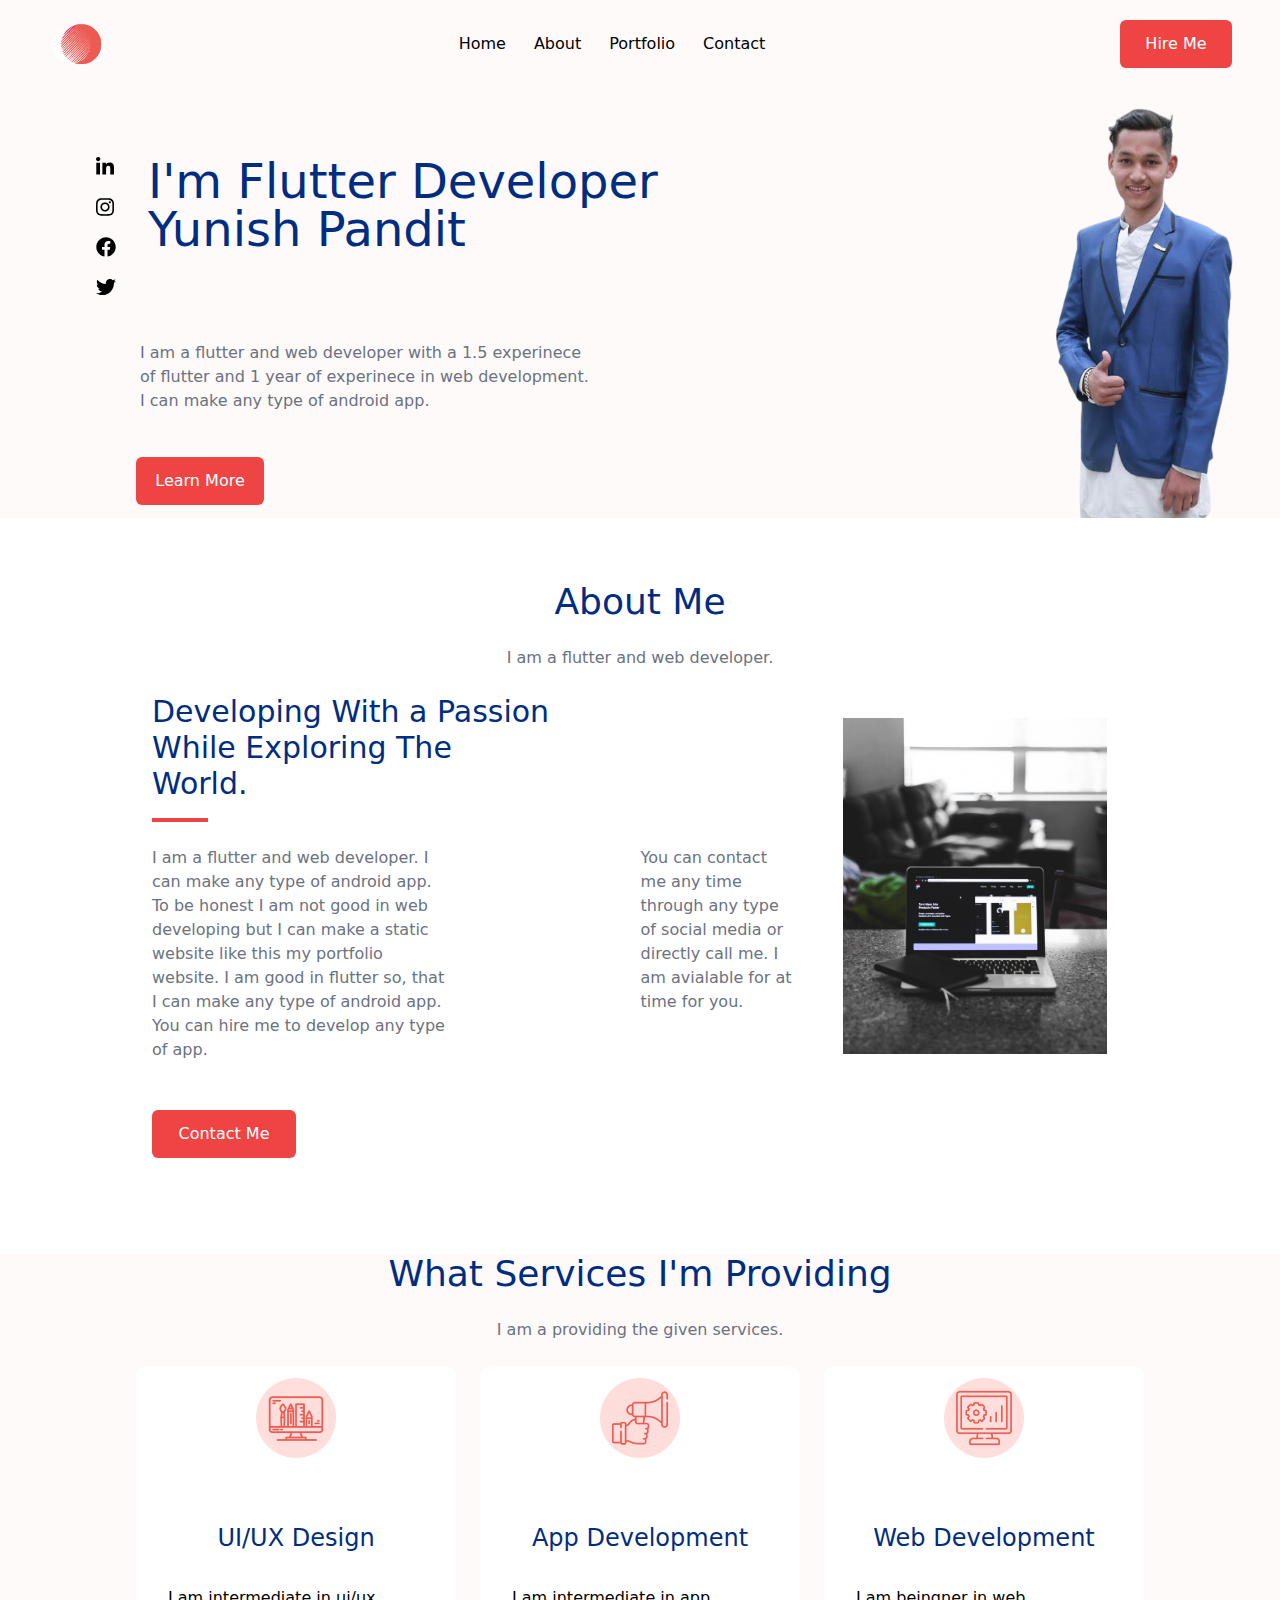
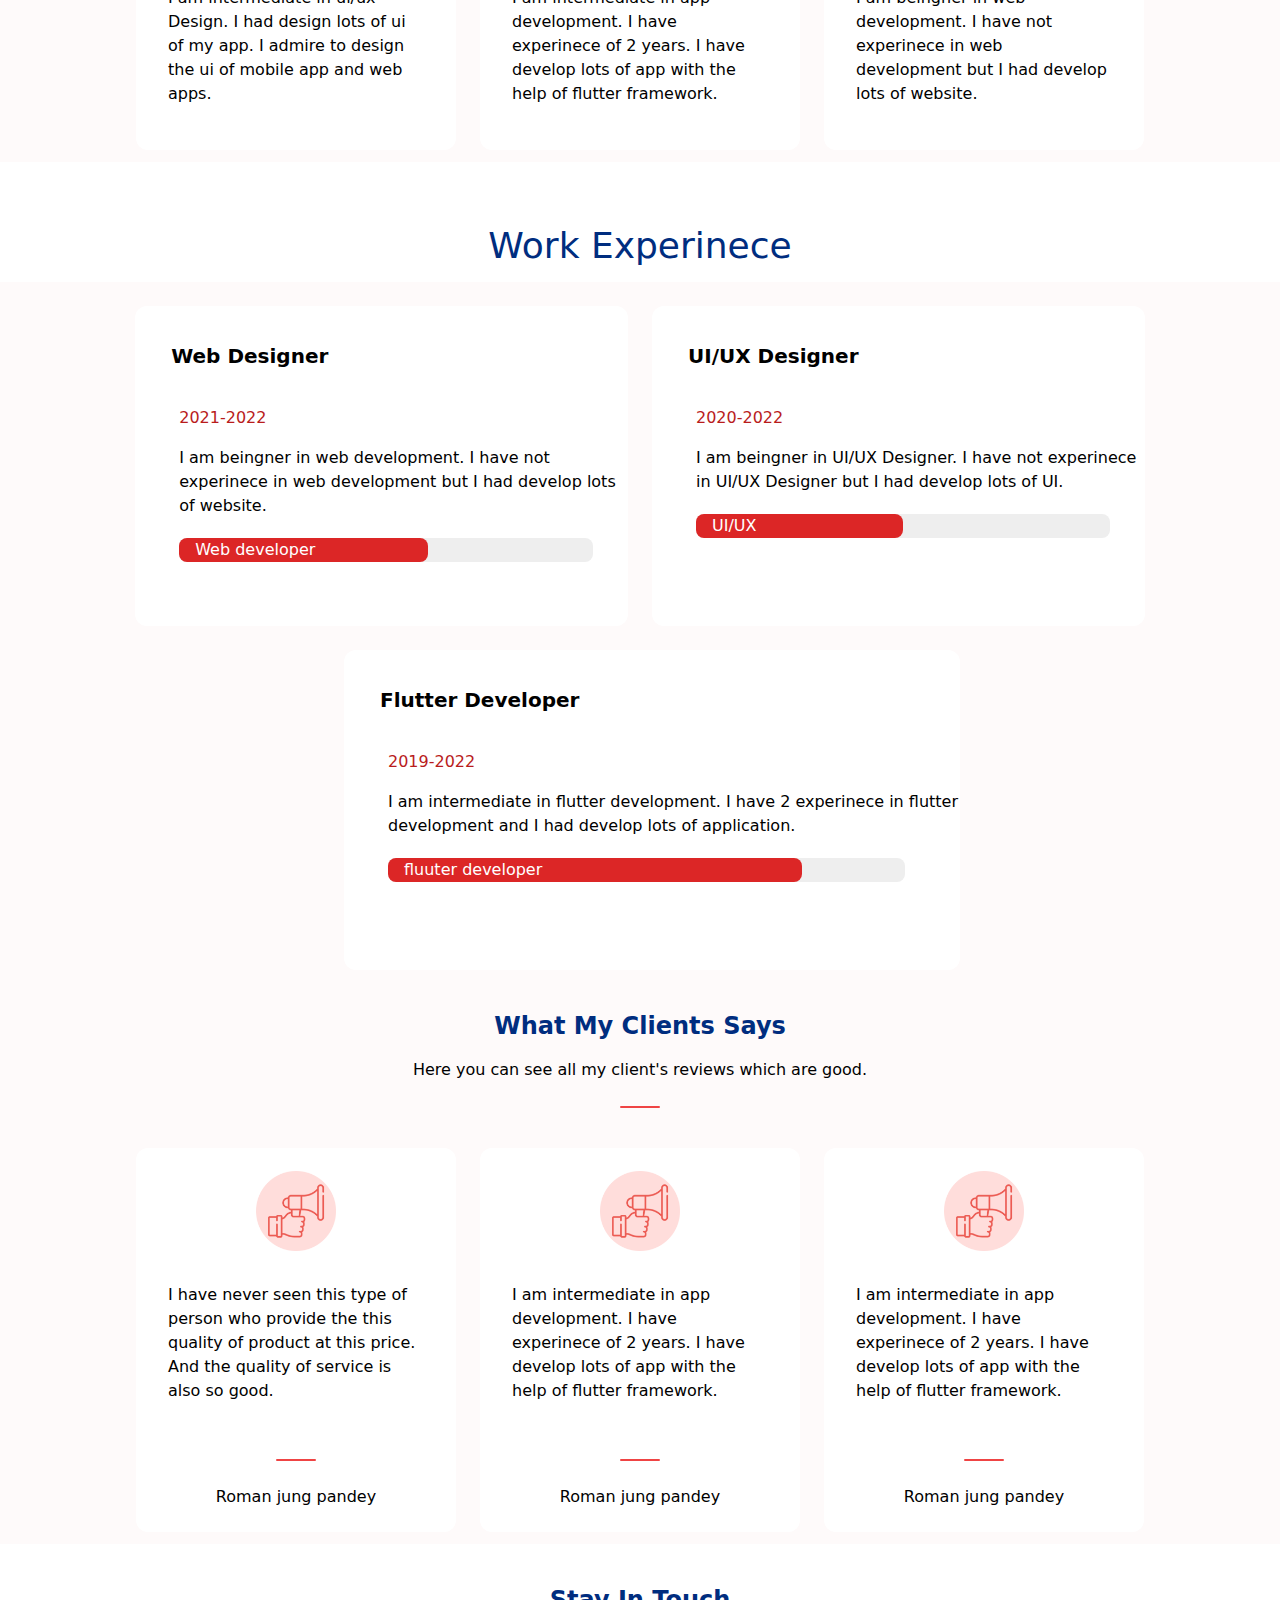
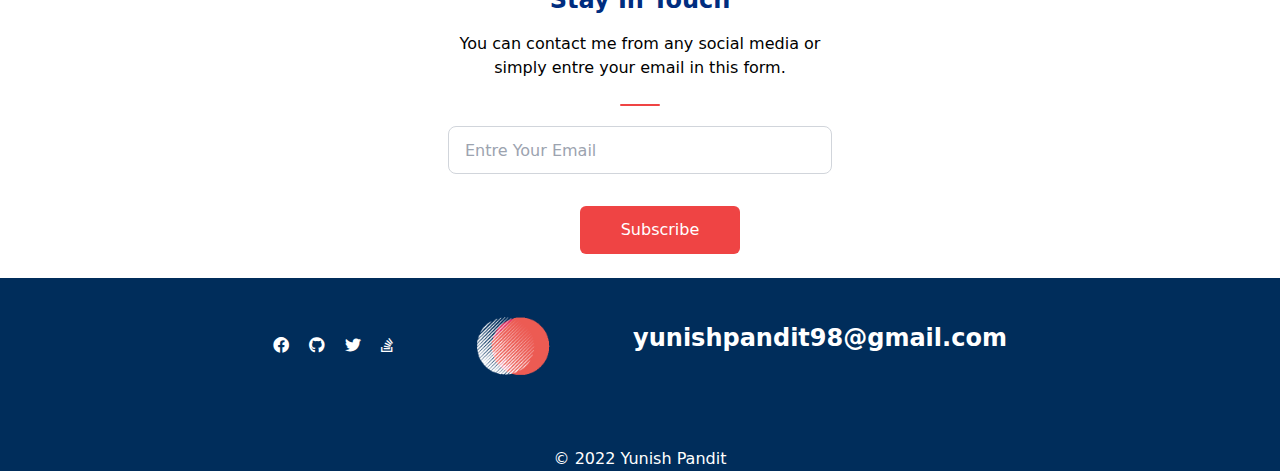
==== index.html @ b42f971a "completed" ====
<!DOCTYPE html>
<html lang="en">

<head>
    <meta charset="UTF-8">
    <meta http-equiv="X-UA-Compatible" content="IE=edge">
    <meta name="viewport" content="width=device-width, initial-scale=1.0">
    <title>Yunish Pandit</title>
    
    <link rel="stylesheet" href="https://cdnjs.cloudflare.com/ajax/libs/font-awesome/6.0.0/css/all.min.css">
    <link rel="icon" type="image/x-icon" href="/assets/favicon.e0e66b06.ico">
    
  <link rel="stylesheet" href="/assets/index.a62bf0d6.css">
</head>
<script>
    function openNav() {
      document.getElementById("mysidenav").style.display="block";
    }
    
    function closeNav() {
      document.getElementById("mysidenav").style.display = "none";
    }
   
    </script>
<body>
    <nav class=" bg-[#fefafa]">
        <div class="nav flex justify-between items-center px-12 py-4">
       <a href="index.html"> <img class="h-14 cursor-pointer" src="/assets/logo-1.e7f4edd7.png" alt=""></a>
        <div class="items hidden md:space-x-7 md:flex">
            <div class="item1 hover:font-bold hover:text-red-500"><a href="index.html">Home</a></div>
            <div class="item2 hover:font-bold hover:text-red-500"><a href="about.html">About</a></div>
            <div class="item3 hover:font-bold hover:text-red-500"><a href="protfolio.html">Portfolio</a></div>
            <div class="item4 hover:font-bold hover:text-red-500"><a href="contact.html">Contact</a></div>
        </div>
      <a href="https://www.facebook.com/yunish.pandit.9">  <button class="hidden bg-red-500 rounded-md md:block w-28 h-12 text-white hover:bg-red-700" onclick="">Hire Me</button></a>
       
        <img onclick="openNav()" class="ham h-5 fill-red-600 md:hidden" src="/assets/bars-solid.3dd13eef.svg" alt="">
    </div>
    <div class="mysidenav hidden h-60 md:hidden " id="mysidenav">
         
        <div class="items flex flex-col items-center justify-center">
         <div class="item1    text-[#818181]  p-2 text-2xl"><a href="index.html">Home</a></div>
         <div class="item2    text-[#818181]  p-2 text-2xl"><a href="about.html">About</a></div>
         <div class="item3    text-[#818181]  p-2 text-2xl"><a href="protfolio.html">Portfolio</a></div>
         <div class="item4    text-[#818181]  p-2 text-2xl"><a href="contact.html">Contact</a></div>
         <a href="javascript:void(0)" class="closebtn text-[#818181]  text-3xl" onclick="closeNav()">&times;</a>
        </div>
     </div>
    <div class="images flex flex-col items-center md:flex md:flex-row md:justify-between ">
        <div class="left mt-14 flex flex-col items-center md:items-start md:ml-24 md:text-start">
            <div class="all flex md:space-x-8">
                <div class="social md:flex md:flex-col hidden space-y-5 ">
                  <a href="https://www.linkedin.com/in/yunish-pandit-82ba30236/">  <img class="h-5 cursor-pointer " src="/assets/linkedin-in-brands.cfdaeaf9.svg" alt=""></a>
                  <a href="">  <img class="h-5 cursor-pointer " src="/assets/instagram-brands.29deb2cf.svg" alt=""></a>
                  <a href="https://www.facebook.com/yunish.pandit.9">  <img class="h-5 cursor-pointer " src="/assets/facebook-brands.eef9d9f5.svg" alt=""></a>
                  <a href="https://twitter.com/YunishPandit">  <img class="h-5 cursor-pointer " src="/assets/twitter-brands.ace0e25d.svg" alt=""></a>
                </div>
                <div class="name text-center md:text-start">
                    <p class="text-[#002d7f] font-medium text-3xl md:text-5xl">I'm Flutter Developer</p>
                    <p class="text-[#002d7f] font-medium text-3xl md:text-5xl">Yunish Pandit</p>
                </div>
            </div>
            <p class="p-11 text-gray-500 text-center md:w-[60%] md:text-start">I am a flutter and web developer with a
                1.5 experinece of flutter and 1 year of experinece in web
                development. I can make any type of android app.</p>
           <a href="about.html"> <button class="bg-red-500 rounded-md  w-32 h-12 text-white md:ml-10 hover:bg-red-700">Learn More</button></a>
        </div>
        <div class="right h-full">
            <img class="h-full" src="/assets/0-removebg-preview.56715c36.png" alt="">
        </div>
    </div>
    </nav>
  
    <div class="container bg-[#fefafa] ">
     
    </div>
    <p class="text-[#002d7f] font-medium text-3xl md:text-4xl mt-16 text-center">About Me</p>
    <p class="p-6 text-gray-500 text-center  ">I am a flutter and web developer.</p>

    <div class="flutter md:flex md:pl-32">
        <div class="dev md:w-[60%]">

            <p class="text-[#002d7f] font-medium text-2xl md:text-3xl px-6 md:w-[65%]">Developing With a Passion While
                Exploring The
                World.
            </p>
            <div class="line1  h-1 w-14 mx-6  mt-4  bg-red-500"></div>
            <div class="container md:flex">
                <div class="left">

                    <p class="p-6 text-gray-500 md:w-[70%]">I am a flutter and web developer. I can make any type of
                        android app. To be honest I am not good in web
                        developing but I can make a static website like this my portfolio website. I am good in flutter
                        so, that I
                        can make any type of android app. You can hire me to develop any type of app. </p>
                   <a href="https://www.facebook.com/yunish.pandit.9"> <button class="bg-red-500 rounded-md  w-36 h-12 text-white  ml-6 mt-6 hover:bg-red-700">Contact Me</button></a>
                </div>
                <div class="right">
                    <p class="p-6 text-gray-500">You can contact me any time through any type of social media or
                        directly call me. I am avialable for at time for you. </p>
                </div>
            </div>
        </div>
        <div class="about">

            <img src="/assets/section-1-bg1.1e04771c.jpg" class="h-96 p-6 rounded-md " alt="">
        </div>
    </div>
    <div class="service">
        <div class="about mt-24 bg-[#fefafa]">
            <p class="text-[#002d7f] font-medium text-3xl md:text-4xl mt-16 text-center">What Services I'm Providing</p>
            <p class="p-6 text-gray-500 text-center  ">I am a providing the given services.</p>
            <div class="cont md:flex md:space-x-6 px-6 space-y-6 md:space-y-0 pb-3
       md:justify-center">
                <div
                    class="container bg-white h-96 rounded-xl  flex flex-col justify-center border-x-slate-400 md:w-80  items-center">
                    <img class="h-20" src="/assets/computer.c3921c2d.png" alt="">
                    <p class="text-[#002d7f] font-medium text-3xl md:text-2xl mt-16 text-center">UI/UX Design</p>
                    <p class="p-8">I am intermediate in ui/ux Design. I had design lots of ui of my app. I admire to
                        design the ui of mobile app and web apps. </p>
                </div>
                <div
                    class="container bg-white h-96 rounded-xl  flex flex-col justify-center border-x-slate-400 md:w-80  items-center">
                    <img class="h-20" src="/assets/ads-150x150.fc04cac2.png" alt="">
                    <p class="text-[#002d7f] font-medium text-3xl md:text-2xl mt-16 text-center">App Development</p>
                    <p class="p-8">I am intermediate in app development. I have experinece of 2 years. I have develop
                        lots of app with the help of flutter framework. </p>
                </div>
                <div
                    class="container bg-white h-96 rounded-xl  flex flex-col justify-center border-x-slate-400 md:w-80 items-center">
                    <img class="h-20" src="/assets/settings.eb5195af.png" alt="">
                    <p class="text-[#002d7f] font-medium text-3xl md:text-2xl mt-16 text-center">Web Development</p>
                    <p class="p-8">I am beingner in web development. I have not experinece in web development but I had
                        develop lots of website.</p>
                </div>
            </div>
        </div>
    </div>
    <p class="text-[#002d7f] font-medium text-3xl md:text-4xl mt-16 text-center mb-4">Work Experinece</p>
    <div class="exp  bg-[#fefafa]   md:space-x-6 px-6 space-y-6 flex flex-col md:justify-center md:items-center">
        <div class="one md:flex mt-6 md:space-x-6 md:justify-center space-y-6 md:space-y-0">
            <div class="container  bg-white h-80 rounded-xl  border-x-slate-400 md:w-[40%] ">

                <p class="p-9 text-xl font-semibold">Web Designer</p>
                <p class="px-11  pb-4 text-red-700">2021-2022</p>
                <p class="pl-11">I am beingner in web development. I have not experinece in web development but I had
                    develop lots of website.</p>
                <div class="slide bg-[#eeeeee] rounded-lg w-[84%] h-6 ml-11 mt-5">
                    <div class="subcont bg-red-600 w-[60%] rounded-lg">
                        <p class="text-white px-4">Web developer</p>
                    </div>
                </div>
            </div>
            <div class="container  bg-white h-80 rounded-xl  border-x-slate-400 md:w-[40%] ">

                <p class="p-9 text-xl font-semibold">UI/UX Designer</p>
                <p class="px-11  pb-4 text-red-700">2020-2022</p>
                <p class="pl-11">I am beingner in UI/UX Designer. I have not experinece in UI/UX Designer but I had
                    develop lots of UI.</p>
                <div class="slide bg-[#eeeeee] rounded-lg w-[84%] h-6 ml-11 mt-5">
                    <div class="subcont bg-red-600 w-[50%] rounded-lg">
                        <p class="text-white px-4">UI/UX</p>
                    </div>
                </div>
            </div>
        </div>
        <div class="container  bg-white h-80 rounded-xl  border-x-slate-400 md:w-[50%] ">

            <p class="p-9 text-xl font-semibold">Flutter Developer</p>
            <p class="px-11  pb-4 text-red-700">2019-2022</p>
            <p class="pl-11">I am intermediate in flutter development. I have 2 experinece in flutter development and I
                had develop lots of application.</p>
            <div class="slide bg-[#eeeeee] rounded-lg w-[84%] h-6 ml-11 mt-5">
                <div class="subcont bg-red-600 w-[80%] rounded-lg">
                    <p class="text-white px-4">fluuter developer</p>
                </div>
            </div>
        </div>

    </div>
    <div class="review bg-[#fefafa] flex flex-col items-center">
        <p class="text-[#002d7f] font-semibold text-2xl pt-10">What My Clients Says</p>
        <p class="w-[70%] text-center pt-4">Here you can see all my client's reviews which are good.</p>
        <div class="point w-10 h-[0.13rem]  bg-red-500 rounded-sm mt-6">

        </div>
        <div class="containers md:flex md:space-x-6 px-6 space-y-6 md:space-y-0 pb-3
         md:justify-center pt-10">
            <div
                class="container bg-white h-96 rounded-xl  flex flex-col justify-center border-x-slate-400 md:w-80  items-center">
                <img class="h-20" src="/assets/ads-150x150.fc04cac2.png" alt="">

                <p class="p-8">I have never seen this type of person who provide the this quality of product at this price. And the quality of service is also so good. </p>
                <div class="point w-10 h-[0.13rem]  bg-red-500 rounded-sm mt-6">

                </div>
                <p class="mt-6">Roman jung pandey</p>
            </div>
            <div
                class="container bg-white h-96 rounded-xl  flex flex-col justify-center border-x-slate-400 md:w-80  items-center">
                <img class="h-20" src="/assets/ads-150x150.fc04cac2.png" alt="">

                <p class="p-8">I am intermediate in app development. I have experinece of 2 years. I have develop
                    lots of app with the help of flutter framework. </p>
                <div class="point w-10 h-[0.13rem]  bg-red-500 rounded-sm mt-6">

                </div>
                <p class="mt-6">Roman jung pandey</p>
            </div>
            <div
                class="container bg-white h-96 rounded-xl  flex flex-col justify-center border-x-slate-400 md:w-80  items-center">
                <img class="h-20" src="/assets/ads-150x150.fc04cac2.png" alt="">

                <p class="p-8">I am intermediate in app development. I have experinece of 2 years. I have develop
                    lots of app with the help of flutter framework. </p>
                <div class="point w-10 h-[0.13rem]  bg-red-500 rounded-sm mt-6">

                </div>
                <p class="mt-6">Roman jung pandey</p>
            </div>
        </div>
    </div>
    <div class="satyintouch flex flex-col items-center">
        <p class="text-[#002d7f] font-semibold text-2xl pt-10">Stay In Touch</p>
        <p class="w-96 text-center pt-4 ">You can contact me from any social media or simply entre your email in this
            form.</p>
        <div class="point w-10 h-[0.13rem]  bg-red-500 rounded-sm mt-6">

        </div>
        <input class="border border-gray-300 rounded-lg px-4 h-12 my-2 w-96 mt-5" type="text"
            placeholder="Entre Your Email">
        <button class="bg-red-500 rounded-md  w-40 h-12 text-white md:ml-10 mt-6 hover:bg-red-700">Subscribe</button>
    </div>
    <div class="footer bg-[#002d5b] flex flex-col justify-center items-center mt-6">
        <div class="items md:flex md:space-x-20  items-center">
            <div class="social flex  justify-center pt-7 space-x-5">
              <a href="https://www.facebook.com/yunish.pandit.9">  <i class="fa-brands fa-facebook text-white cursor-pointer hover:text-red-500"></i></a>
             <a href="https://github.com/pandityunish">   <i class="fa-brands fa-github text-white cursor-pointer hover:text-red-500"></i></a>
             <a href="https://twitter.com/YunishPandit">   <i class="fa-brands fa-twitter text-white cursor-pointer hover:text-red-500"></i></a>
             <a href="">   <i class="fa-brands fa-stack-overflow text-white cursor-pointer hover:text-red-500"></i></a>

            </div>
            <div class="logo pt-7 flex  justify-center">
              <a href="index.html"> <img class="h-20 " src="/assets/logo-1.e7f4edd7.png" alt=""></a>
            </div>
            <p class="text-white font-semibold text-2xl pt-3">yunishpandit98@gmail.com</p>
        </div>
        <hr class="pt-10 pb-5">
        <p class="text-white">© 2022 Yunish Pandit</p>
    </div>
</body>

</html>
---- assets/index.a62bf0d6.css ----
*,:before,:after{box-sizing:border-box;border-width:0;border-style:solid;border-color:#e5e7eb}:before,:after{--tw-content: ""}html{line-height:1.5;-webkit-text-size-adjust:100%;-moz-tab-size:4;-o-tab-size:4;tab-size:4;font-family:ui-sans-serif,system-ui,-apple-system,BlinkMacSystemFont,Segoe UI,Roboto,Helvetica Neue,Arial,Noto Sans,sans-serif,"Apple Color Emoji","Segoe UI Emoji",Segoe UI Symbol,"Noto Color Emoji"}body{margin:0;line-height:inherit}hr{height:0;color:inherit;border-top-width:1px}abbr:where([title]){-webkit-text-decoration:underline dotted;text-decoration:underline dotted}h1,h2,h3,h4,h5,h6{font-size:inherit;font-weight:inherit}a{color:inherit;text-decoration:inherit}b,strong{font-weight:bolder}code,kbd,samp,pre{font-family:ui-monospace,SFMono-Regular,Menlo,Monaco,Consolas,Liberation Mono,Courier New,monospace;font-size:1em}small{font-size:80%}sub,sup{font-size:75%;line-height:0;position:relative;vertical-align:baseline}sub{bottom:-.25em}sup{top:-.5em}table{text-indent:0;border-color:inherit;border-collapse:collapse}button,input,optgroup,select,textarea{font-family:inherit;font-size:100%;font-weight:inherit;line-height:inherit;color:inherit;margin:0;padding:0}button,select{text-transform:none}button,[type=button],[type=reset],[type=submit]{-webkit-appearance:button;background-color:transparent;background-image:none}:-moz-focusring{outline:auto}:-moz-ui-invalid{box-shadow:none}progress{vertical-align:baseline}::-webkit-inner-spin-button,::-webkit-outer-spin-button{height:auto}[type=search]{-webkit-appearance:textfield;outline-offset:-2px}::-webkit-search-decoration{-webkit-appearance:none}::-webkit-file-upload-button{-webkit-appearance:button;font:inherit}summary{display:list-item}blockquote,dl,dd,h1,h2,h3,h4,h5,h6,hr,figure,p,pre{margin:0}fieldset{margin:0;padding:0}legend{padding:0}ol,ul,menu{list-style:none;margin:0;padding:0}textarea{resize:vertical}input::-moz-placeholder,textarea::-moz-placeholder{opacity:1;color:#9ca3af}input:-ms-input-placeholder,textarea:-ms-input-placeholder{opacity:1;color:#9ca3af}input::placeholder,textarea::placeholder{opacity:1;color:#9ca3af}button,[role=button]{cursor:pointer}:disabled{cursor:default}img,svg,video,canvas,audio,iframe,embed,object{display:block;vertical-align:middle}img,video{max-width:100%;height:auto}*,:before,:after{--tw-border-spacing-x: 0;--tw-border-spacing-y: 0;--tw-translate-x: 0;--tw-translate-y: 0;--tw-rotate: 0;--tw-skew-x: 0;--tw-skew-y: 0;--tw-scale-x: 1;--tw-scale-y: 1;--tw-pan-x: ;--tw-pan-y: ;--tw-pinch-zoom: ;--tw-scroll-snap-strictness: proximity;--tw-ordinal: ;--tw-slashed-zero: ;--tw-numeric-figure: ;--tw-numeric-spacing: ;--tw-numeric-fraction: ;--tw-ring-inset: ;--tw-ring-offset-width: 0px;--tw-ring-offset-color: #fff;--tw-ring-color: rgb(59 130 246 / .5);--tw-ring-offset-shadow: 0 0 #0000;--tw-ring-shadow: 0 0 #0000;--tw-shadow: 0 0 #0000;--tw-shadow-colored: 0 0 #0000;--tw-blur: ;--tw-brightness: ;--tw-contrast: ;--tw-grayscale: ;--tw-hue-rotate: ;--tw-invert: ;--tw-saturate: ;--tw-sepia: ;--tw-drop-shadow: ;--tw-backdrop-blur: ;--tw-backdrop-brightness: ;--tw-backdrop-contrast: ;--tw-backdrop-grayscale: ;--tw-backdrop-hue-rotate: ;--tw-backdrop-invert: ;--tw-backdrop-opacity: ;--tw-backdrop-saturate: ;--tw-backdrop-sepia: }::-webkit-backdrop{--tw-border-spacing-x: 0;--tw-border-spacing-y: 0;--tw-translate-x: 0;--tw-translate-y: 0;--tw-rotate: 0;--tw-skew-x: 0;--tw-skew-y: 0;--tw-scale-x: 1;--tw-scale-y: 1;--tw-pan-x: ;--tw-pan-y: ;--tw-pinch-zoom: ;--tw-scroll-snap-strictness: proximity;--tw-ordinal: ;--tw-slashed-zero: ;--tw-numeric-figure: ;--tw-numeric-spacing: ;--tw-numeric-fraction: ;--tw-ring-inset: ;--tw-ring-offset-width: 0px;--tw-ring-offset-color: #fff;--tw-ring-color: rgb(59 130 246 / .5);--tw-ring-offset-shadow: 0 0 #0000;--tw-ring-shadow: 0 0 #0000;--tw-shadow: 0 0 #0000;--tw-shadow-colored: 0 0 #0000;--tw-blur: ;--tw-brightness: ;--tw-contrast: ;--tw-grayscale: ;--tw-hue-rotate: ;--tw-invert: ;--tw-saturate: ;--tw-sepia: ;--tw-drop-shadow: ;--tw-backdrop-blur: ;--tw-backdrop-brightness: ;--tw-backdrop-contrast: ;--tw-backdrop-grayscale: ;--tw-backdrop-hue-rotate: ;--tw-backdrop-invert: ;--tw-backdrop-opacity: ;--tw-backdrop-saturate: ;--tw-backdrop-sepia: }::backdrop{--tw-border-spacing-x: 0;--tw-border-spacing-y: 0;--tw-translate-x: 0;--tw-translate-y: 0;--tw-rotate: 0;--tw-skew-x: 0;--tw-skew-y: 0;--tw-scale-x: 1;--tw-scale-y: 1;--tw-pan-x: ;--tw-pan-y: ;--tw-pinch-zoom: ;--tw-scroll-snap-strictness: proximity;--tw-ordinal: ;--tw-slashed-zero: ;--tw-numeric-figure: ;--tw-numeric-spacing: ;--tw-numeric-fraction: ;--tw-ring-inset: ;--tw-ring-offset-width: 0px;--tw-ring-offset-color: #fff;--tw-ring-color: rgb(59 130 246 / .5);--tw-ring-offset-shadow: 0 0 #0000;--tw-ring-shadow: 0 0 #0000;--tw-shadow: 0 0 #0000;--tw-shadow-colored: 0 0 #0000;--tw-blur: ;--tw-brightness: ;--tw-contrast: ;--tw-grayscale: ;--tw-hue-rotate: ;--tw-invert: ;--tw-saturate: ;--tw-sepia: ;--tw-drop-shadow: ;--tw-backdrop-blur: ;--tw-backdrop-brightness: ;--tw-backdrop-contrast: ;--tw-backdrop-grayscale: ;--tw-backdrop-hue-rotate: ;--tw-backdrop-invert: ;--tw-backdrop-opacity: ;--tw-backdrop-saturate: ;--tw-backdrop-sepia: }.container{width:100%}@media (min-width: 640px){.container{max-width:640px}}@media (min-width: 768px){.container{max-width:768px}}@media (min-width: 1024px){.container{max-width:1024px}}@media (min-width: 1280px){.container{max-width:1280px}}@media (min-width: 1536px){.container{max-width:1536px}}.static{position:static}.relative{position:relative}.top-6{top:1.5rem}.right-5{right:1.25rem}.my-2{margin-top:.5rem;margin-bottom:.5rem}.mx-6{margin-left:1.5rem;margin-right:1.5rem}.mt-6{margin-top:1.5rem}.mt-14{margin-top:3.5rem}.mt-16{margin-top:4rem}.ml-5{margin-left:1.25rem}.mt-5{margin-top:1.25rem}.mt-7{margin-top:1.75rem}.mt-4{margin-top:1rem}.mb-11{margin-bottom:2.75rem}.mt-9{margin-top:2.25rem}.mb-4{margin-bottom:1rem}.mt-1{margin-top:.25rem}.ml-6{margin-left:1.5rem}.mt-24{margin-top:6rem}.ml-11{margin-left:2.75rem}.mb-10{margin-bottom:2.5rem}.mt-10{margin-top:2.5rem}.block{display:block}.flex{display:flex}.hidden{display:none}.h-14{height:3.5rem}.h-12{height:3rem}.h-5{height:1.25rem}.h-60{height:15rem}.h-\[0\.13rem\]{height:.13rem}.h-\[26rem\]{height:26rem}.h-96{height:24rem}.h-20{height:5rem}.h-44{height:11rem}.h-full{height:100%}.h-1{height:.25rem}.h-80{height:20rem}.h-6{height:1.5rem}.w-28{width:7rem}.w-14{width:3.5rem}.w-64{width:16rem}.w-\[70\%\]{width:70%}.w-10{width:2.5rem}.w-96{width:24rem}.w-40{width:10rem}.w-20{width:5rem}.w-\[85\%\]{width:85%}.w-52{width:13rem}.w-32{width:8rem}.w-36{width:9rem}.w-\[84\%\]{width:84%}.w-\[60\%\]{width:60%}.w-\[50\%\]{width:50%}.w-\[80\%\]{width:80%}.cursor-pointer{cursor:pointer}.flex-col{flex-direction:column}.items-center{align-items:center}.justify-start{justify-content:flex-start}.justify-center{justify-content:center}.justify-between{justify-content:space-between}.space-x-5>:not([hidden])~:not([hidden]){--tw-space-x-reverse: 0;margin-right:calc(1.25rem * var(--tw-space-x-reverse));margin-left:calc(1.25rem * calc(1 - var(--tw-space-x-reverse)))}.space-y-6>:not([hidden])~:not([hidden]){--tw-space-y-reverse: 0;margin-top:calc(1.5rem * calc(1 - var(--tw-space-y-reverse)));margin-bottom:calc(1.5rem * var(--tw-space-y-reverse))}.space-y-5>:not([hidden])~:not([hidden]){--tw-space-y-reverse: 0;margin-top:calc(1.25rem * calc(1 - var(--tw-space-y-reverse)));margin-bottom:calc(1.25rem * var(--tw-space-y-reverse))}.rounded-md{border-radius:.375rem}.rounded-sm{border-radius:.125rem}.rounded-lg{border-radius:.5rem}.rounded-xl{border-radius:.75rem}.border{border-width:1px}.border-gray-300{--tw-border-opacity: 1;border-color:rgb(209 213 219 / var(--tw-border-opacity))}.border-x-slate-400{--tw-border-opacity: 1;border-left-color:rgb(148 163 184 / var(--tw-border-opacity));border-right-color:rgb(148 163 184 / var(--tw-border-opacity))}.bg-\[\#fefafa\]{--tw-bg-opacity: 1;background-color:rgb(254 250 250 / var(--tw-bg-opacity))}.bg-red-500{--tw-bg-opacity: 1;background-color:rgb(239 68 68 / var(--tw-bg-opacity))}.bg-red-600{--tw-bg-opacity: 1;background-color:rgb(220 38 38 / var(--tw-bg-opacity))}.bg-white{--tw-bg-opacity: 1;background-color:rgb(255 255 255 / var(--tw-bg-opacity))}.bg-\[\#002d5b\]{--tw-bg-opacity: 1;background-color:rgb(0 45 91 / var(--tw-bg-opacity))}.bg-\[\#eeeeee\]{--tw-bg-opacity: 1;background-color:rgb(238 238 238 / var(--tw-bg-opacity))}.fill-red-600{fill:#dc2626}.p-2{padding:.5rem}.p-5{padding:1.25rem}.p-7{padding:1.75rem}.p-8{padding:2rem}.p-11{padding:2.75rem}.p-6{padding:1.5rem}.p-9{padding:2.25rem}.px-8{padding-left:2rem;padding-right:2rem}.py-4{padding-top:1rem;padding-bottom:1rem}.px-5{padding-left:1.25rem;padding-right:1.25rem}.px-6{padding-left:1.5rem;padding-right:1.5rem}.px-4{padding-left:1rem;padding-right:1rem}.px-12{padding-left:3rem;padding-right:3rem}.px-11{padding-left:2.75rem;padding-right:2.75rem}.pb-16{padding-bottom:4rem}.pt-3{padding-top:.75rem}.pl-6{padding-left:1.5rem}.pt-10{padding-top:2.5rem}.pt-4{padding-top:1rem}.pb-3{padding-bottom:.75rem}.pt-7{padding-top:1.75rem}.pb-5{padding-bottom:1.25rem}.pb-28{padding-bottom:7rem}.pt-5{padding-top:1.25rem}.pb-4{padding-bottom:1rem}.pl-11{padding-left:2.75rem}.pt-16{padding-top:4rem}.text-center{text-align:center}.text-start{text-align:start}.text-2xl{font-size:1.5rem;line-height:2rem}.text-3xl{font-size:1.875rem;line-height:2.25rem}.text-xl{font-size:1.25rem;line-height:1.75rem}.text-4xl{font-size:2.25rem;line-height:2.5rem}.text-lg{font-size:1.125rem;line-height:1.75rem}.font-medium{font-weight:500}.font-semibold{font-weight:600}.text-white{--tw-text-opacity: 1;color:rgb(255 255 255 / var(--tw-text-opacity))}.text-\[\#818181\]{--tw-text-opacity: 1;color:rgb(129 129 129 / var(--tw-text-opacity))}.text-\[\#002d7f\]{--tw-text-opacity: 1;color:rgb(0 45 127 / var(--tw-text-opacity))}.text-red-600{--tw-text-opacity: 1;color:rgb(220 38 38 / var(--tw-text-opacity))}.text-gray-500{--tw-text-opacity: 1;color:rgb(107 114 128 / var(--tw-text-opacity))}.text-red-700{--tw-text-opacity: 1;color:rgb(185 28 28 / var(--tw-text-opacity))}.shadow-lg{--tw-shadow: 0 10px 15px -3px rgb(0 0 0 / .1), 0 4px 6px -4px rgb(0 0 0 / .1);--tw-shadow-colored: 0 10px 15px -3px var(--tw-shadow-color), 0 4px 6px -4px var(--tw-shadow-color);box-shadow:var(--tw-ring-offset-shadow, 0 0 #0000),var(--tw-ring-shadow, 0 0 #0000),var(--tw-shadow)}.hover\:bg-red-700:hover{--tw-bg-opacity: 1;background-color:rgb(185 28 28 / var(--tw-bg-opacity))}.hover\:font-bold:hover{font-weight:700}.hover\:text-red-500:hover{--tw-text-opacity: 1;color:rgb(239 68 68 / var(--tw-text-opacity))}@media (min-width: 768px){.md\:ml-10{margin-left:2.5rem}.md\:mt-14{margin-top:3.5rem}.md\:ml-24{margin-left:6rem}.md\:block{display:block}.md\:flex{display:flex}.md\:hidden{display:none}.md\:w-80{width:20rem}.md\:w-\[50\%\]{width:50%}.md\:w-\[30\%\]{width:30%}.md\:w-\[60\%\]{width:60%}.md\:w-\[65\%\]{width:65%}.md\:w-\[70\%\]{width:70%}.md\:w-\[40\%\]{width:40%}.md\:flex-row{flex-direction:row}.md\:flex-col{flex-direction:column}.md\:items-start{align-items:flex-start}.md\:items-center{align-items:center}.md\:justify-center{justify-content:center}.md\:justify-between{justify-content:space-between}.md\:space-x-7>:not([hidden])~:not([hidden]){--tw-space-x-reverse: 0;margin-right:calc(1.75rem * var(--tw-space-x-reverse));margin-left:calc(1.75rem * calc(1 - var(--tw-space-x-reverse)))}.md\:space-x-6>:not([hidden])~:not([hidden]){--tw-space-x-reverse: 0;margin-right:calc(1.5rem * var(--tw-space-x-reverse));margin-left:calc(1.5rem * calc(1 - var(--tw-space-x-reverse)))}.md\:space-y-0>:not([hidden])~:not([hidden]){--tw-space-y-reverse: 0;margin-top:calc(0px * calc(1 - var(--tw-space-y-reverse)));margin-bottom:calc(0px * var(--tw-space-y-reverse))}.md\:space-x-20>:not([hidden])~:not([hidden]){--tw-space-x-reverse: 0;margin-right:calc(5rem * var(--tw-space-x-reverse));margin-left:calc(5rem * calc(1 - var(--tw-space-x-reverse)))}.md\:space-x-10>:not([hidden])~:not([hidden]){--tw-space-x-reverse: 0;margin-right:calc(2.5rem * var(--tw-space-x-reverse));margin-left:calc(2.5rem * calc(1 - var(--tw-space-x-reverse)))}.md\:space-x-8>:not([hidden])~:not([hidden]){--tw-space-x-reverse: 0;margin-right:calc(2rem * var(--tw-space-x-reverse));margin-left:calc(2rem * calc(1 - var(--tw-space-x-reverse)))}.md\:px-60{padding-left:15rem;padding-right:15rem}.md\:px-40{padding-left:10rem;padding-right:10rem}.md\:px-11{padding-left:2.75rem;padding-right:2.75rem}.md\:pl-7{padding-left:1.75rem}.md\:pl-32{padding-left:8rem}.md\:text-start{text-align:start}.md\:text-5xl{font-size:3rem;line-height:1}.md\:text-4xl{font-size:2.25rem;line-height:2.5rem}.md\:text-3xl{font-size:1.875rem;line-height:2.25rem}.md\:text-2xl{font-size:1.5rem;line-height:2rem}}
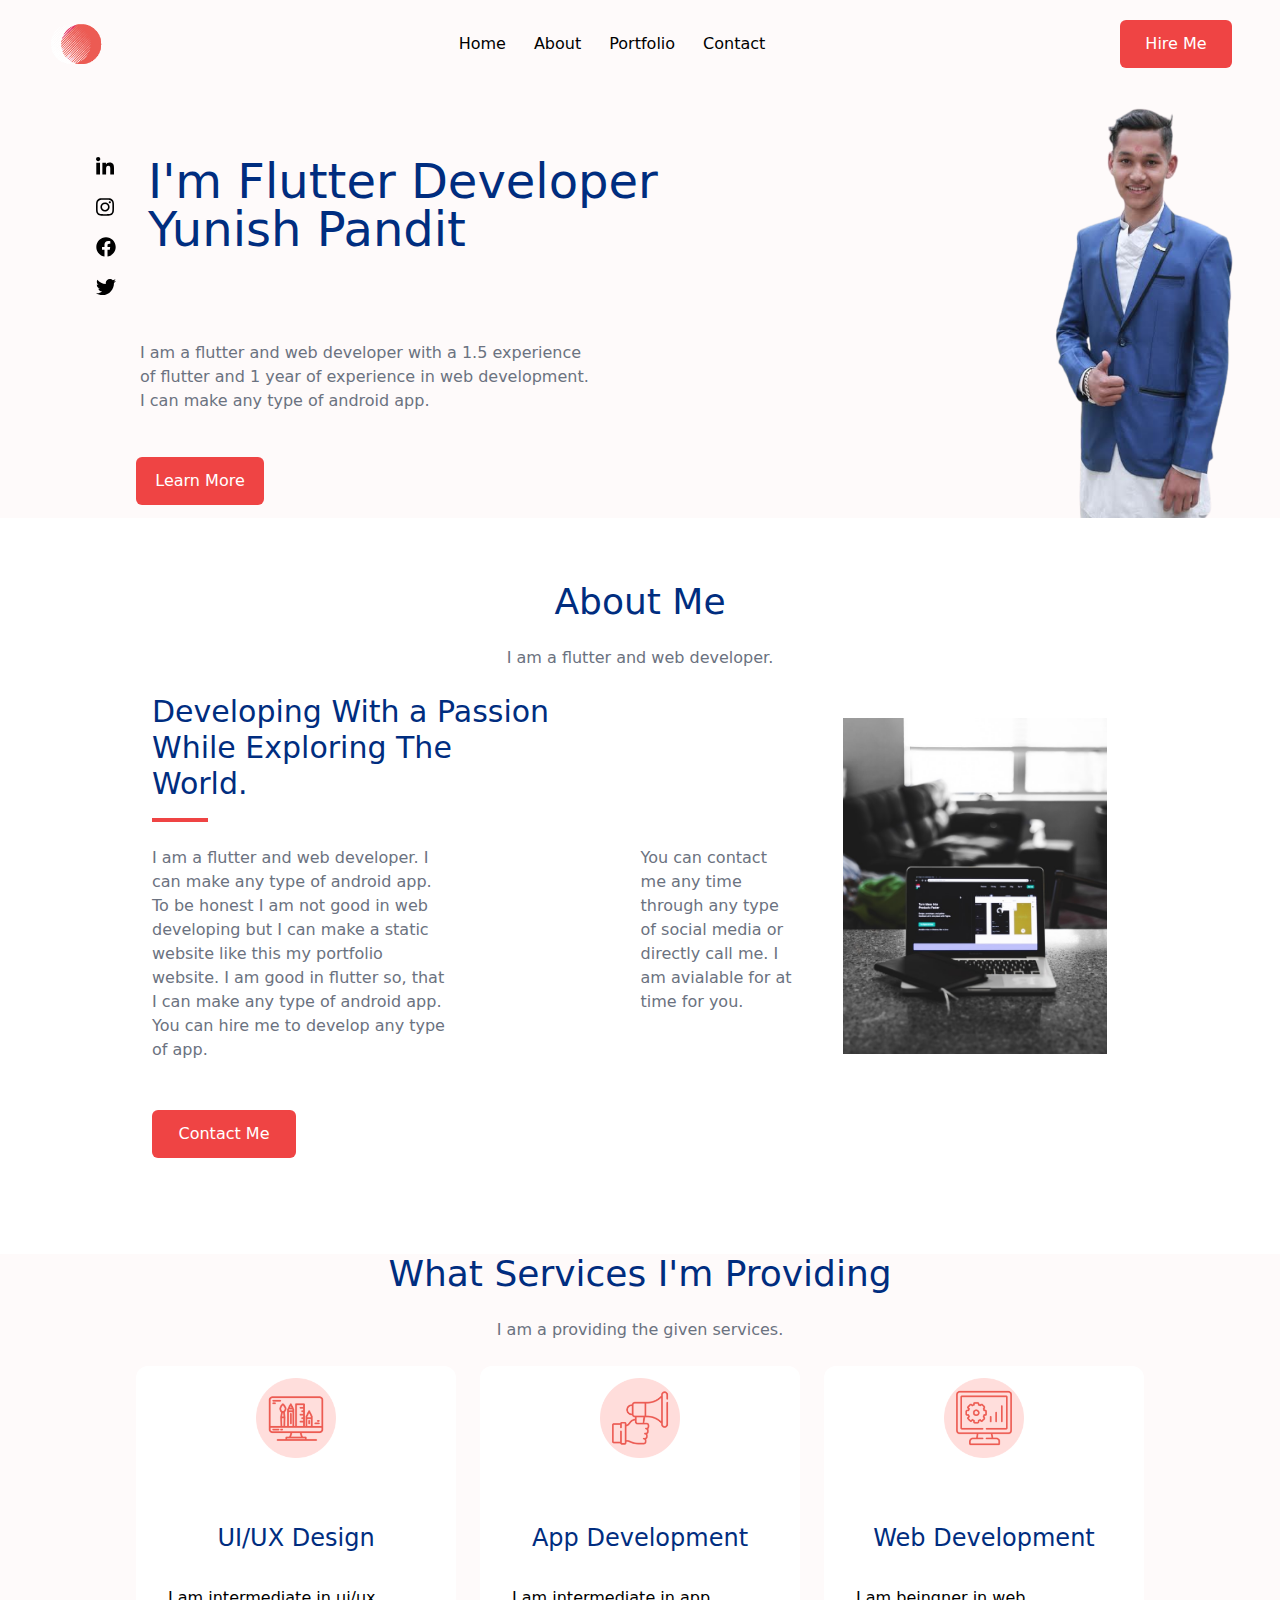
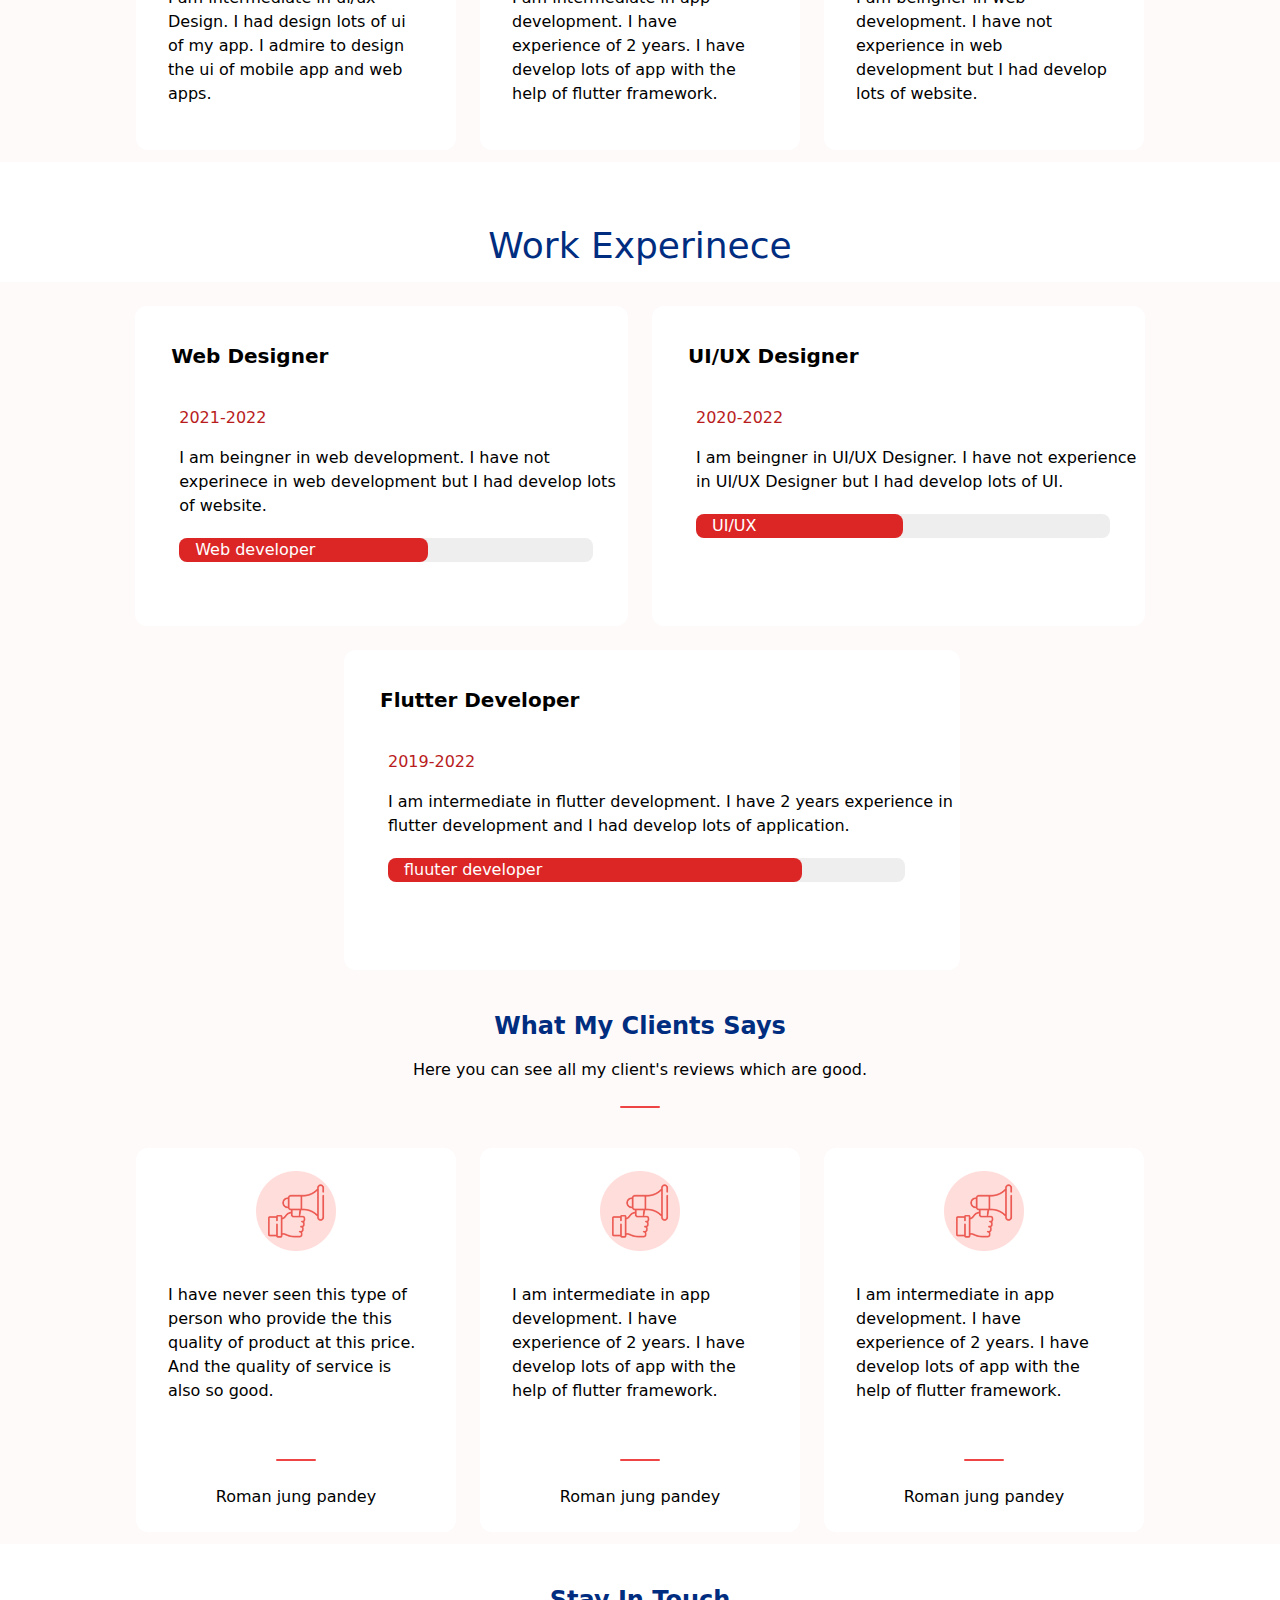
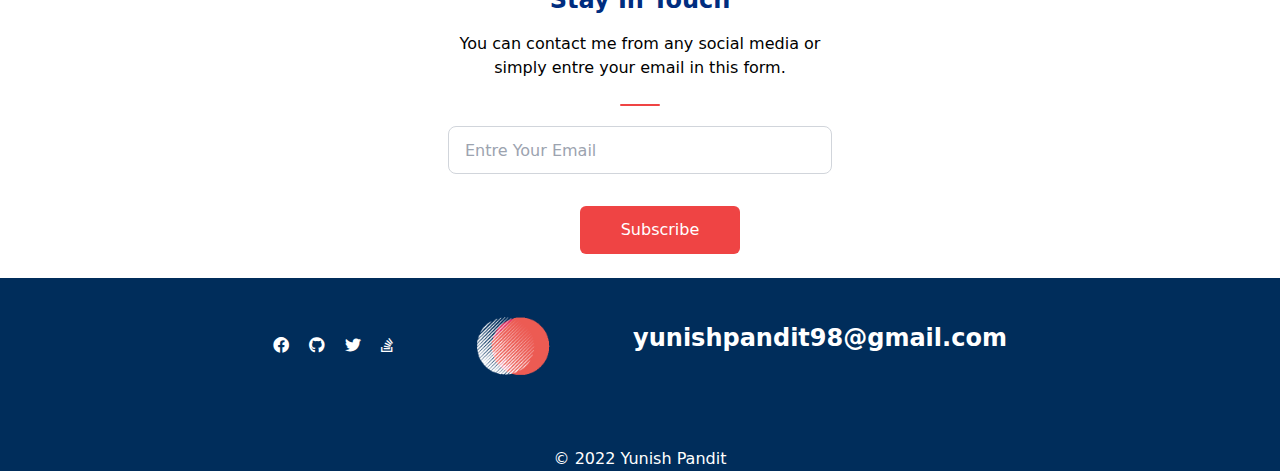
==== commit 88b33b3d: "Update index.html" ====
--- a/index.html
+++ b/index.html
@@ -61,7 +61,7 @@
                 </div>
             </div>
             <p class="p-11 text-gray-500 text-center md:w-[60%] md:text-start">I am a flutter and web developer with a
-                1.5 experinece of flutter and 1 year of experinece in web
+                1.5 experience of flutter and 1 year of experience in web
                 development. I can make any type of android app.</p>
            <a href="about.html"> <button class="bg-red-500 rounded-md  w-32 h-12 text-white md:ml-10 hover:bg-red-700">Learn More</button></a>
         </div>
@@ -123,14 +123,14 @@
                     class="container bg-white h-96 rounded-xl  flex flex-col justify-center border-x-slate-400 md:w-80  items-center">
                     <img class="h-20" src="/assets/ads-150x150.fc04cac2.png" alt="">
                     <p class="text-[#002d7f] font-medium text-3xl md:text-2xl mt-16 text-center">App Development</p>
-                    <p class="p-8">I am intermediate in app development. I have experinece of 2 years. I have develop
+                    <p class="p-8">I am intermediate in app development. I have experience of 2 years. I have develop
                         lots of app with the help of flutter framework. </p>
                 </div>
                 <div
                     class="container bg-white h-96 rounded-xl  flex flex-col justify-center border-x-slate-400 md:w-80 items-center">
                     <img class="h-20" src="/assets/settings.eb5195af.png" alt="">
                     <p class="text-[#002d7f] font-medium text-3xl md:text-2xl mt-16 text-center">Web Development</p>
-                    <p class="p-8">I am beingner in web development. I have not experinece in web development but I had
+                    <p class="p-8">I am beingner in web development. I have not experience in web development but I had
                         develop lots of website.</p>
                 </div>
             </div>
@@ -155,7 +155,7 @@
 
                 <p class="p-9 text-xl font-semibold">UI/UX Designer</p>
                 <p class="px-11  pb-4 text-red-700">2020-2022</p>
-                <p class="pl-11">I am beingner in UI/UX Designer. I have not experinece in UI/UX Designer but I had
+                <p class="pl-11">I am beingner in UI/UX Designer. I have not experience in UI/UX Designer but I had
                     develop lots of UI.</p>
                 <div class="slide bg-[#eeeeee] rounded-lg w-[84%] h-6 ml-11 mt-5">
                     <div class="subcont bg-red-600 w-[50%] rounded-lg">
@@ -168,7 +168,7 @@
 
             <p class="p-9 text-xl font-semibold">Flutter Developer</p>
             <p class="px-11  pb-4 text-red-700">2019-2022</p>
-            <p class="pl-11">I am intermediate in flutter development. I have 2 experinece in flutter development and I
+            <p class="pl-11">I am intermediate in flutter development. I have 2 years experience in flutter development and I
                 had develop lots of application.</p>
             <div class="slide bg-[#eeeeee] rounded-lg w-[84%] h-6 ml-11 mt-5">
                 <div class="subcont bg-red-600 w-[80%] rounded-lg">
@@ -200,7 +200,7 @@
                 class="container bg-white h-96 rounded-xl  flex flex-col justify-center border-x-slate-400 md:w-80  items-center">
                 <img class="h-20" src="/assets/ads-150x150.fc04cac2.png" alt="">
 
-                <p class="p-8">I am intermediate in app development. I have experinece of 2 years. I have develop
+                <p class="p-8">I am intermediate in app development. I have experience of 2 years. I have develop
                     lots of app with the help of flutter framework. </p>
                 <div class="point w-10 h-[0.13rem]  bg-red-500 rounded-sm mt-6">
 
@@ -211,7 +211,7 @@
                 class="container bg-white h-96 rounded-xl  flex flex-col justify-center border-x-slate-400 md:w-80  items-center">
                 <img class="h-20" src="/assets/ads-150x150.fc04cac2.png" alt="">
 
-                <p class="p-8">I am intermediate in app development. I have experinece of 2 years. I have develop
+                <p class="p-8">I am intermediate in app development. I have experience of 2 years. I have develop
                     lots of app with the help of flutter framework. </p>
                 <div class="point w-10 h-[0.13rem]  bg-red-500 rounded-sm mt-6">
 
@@ -250,4 +250,4 @@
     </div>
 </body>
 
-</html>+</html>
